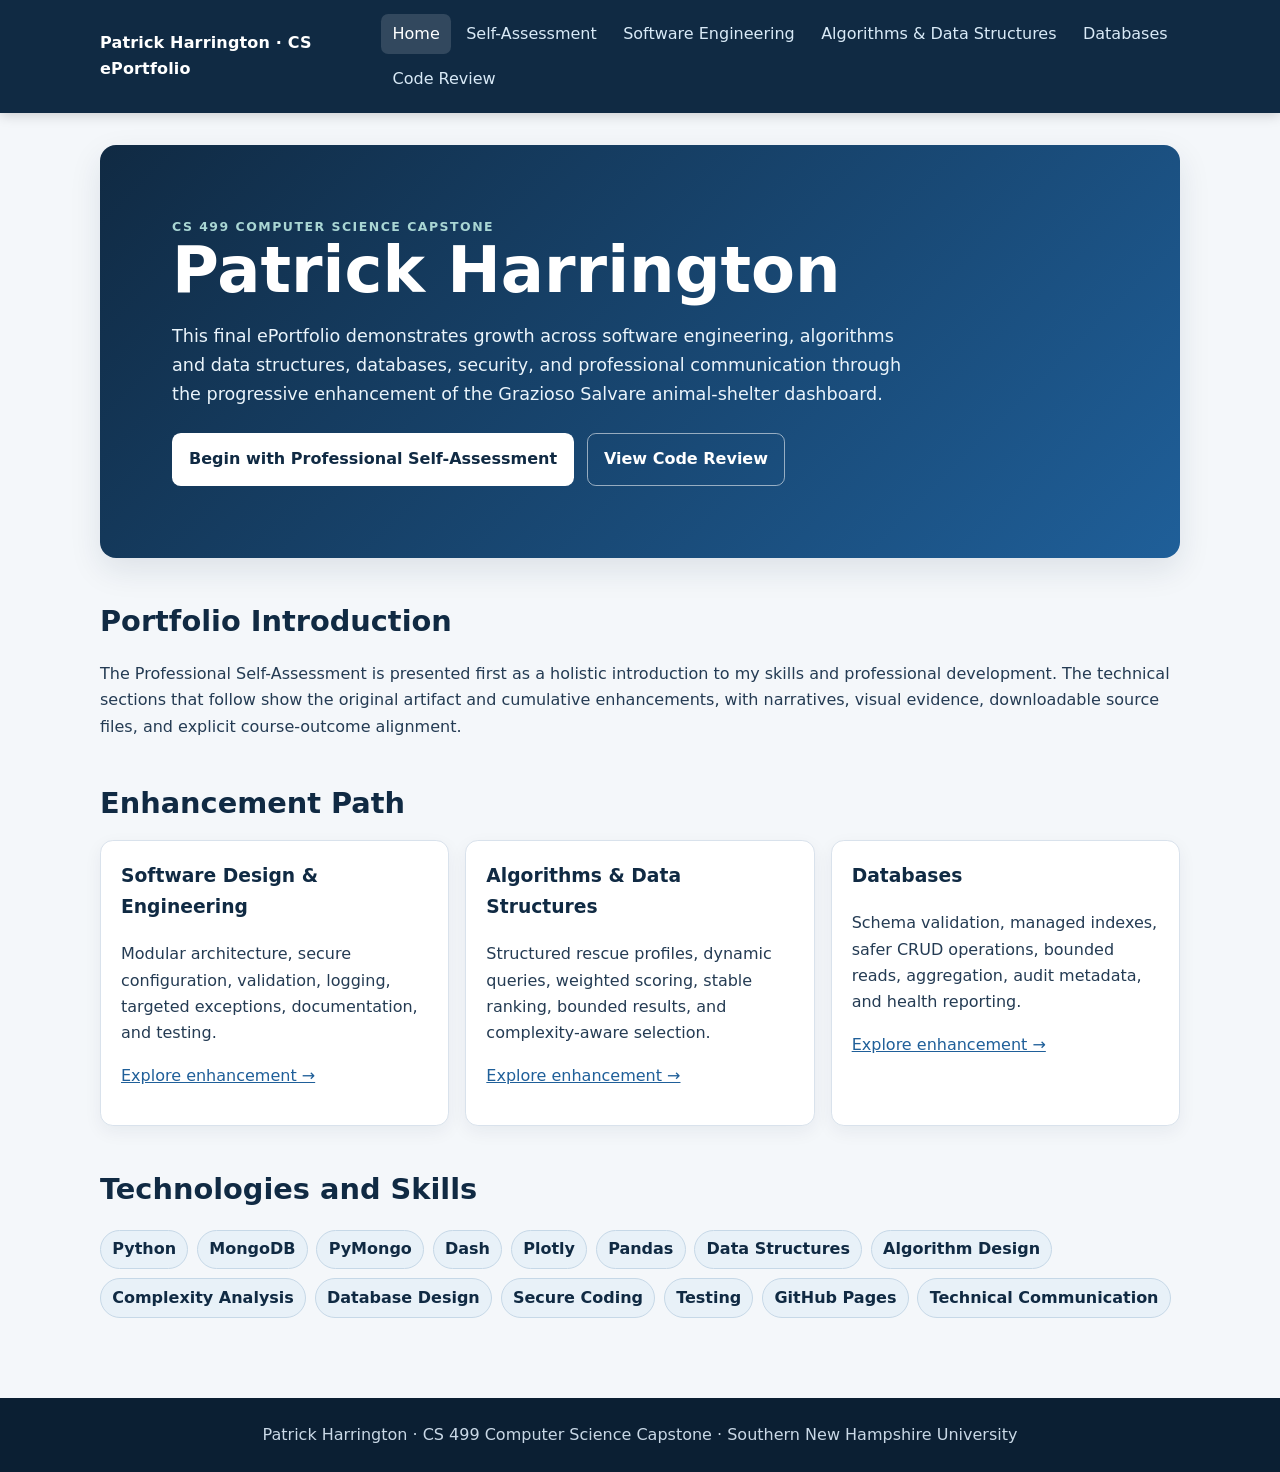
==== self-assessment.html @ 0d666af2 "Add professional self-assessment This HTML file serves as a final ePortfolio for Patrick Harrington," ====
<!doctype html><html lang="en"><head><meta charset="utf-8"><meta name="viewport" content="width=device-width,initial-scale=1">
<meta name="description" content="Patrick Harrington's final CS 499 Computer Science Capstone ePortfolio."><title>Patrick Harrington | Computer Science ePortfolio</title><link rel="stylesheet" href="styles.css"></head><body>
<a class="skip-link" href="#main">Skip to main content</a><header class="site-header"><div class="nav-wrap"><a class="brand" href="index.html">Patrick Harrington · CS ePortfolio</a><nav>
<a href="index.html" aria-current="page">Home</a><a href="self-assessment.html">Self-Assessment</a><a href="software-engineering.html">Software Engineering</a><a href="algorithms-data-structures.html">Algorithms & Data Structures</a><a href="databases.html">Databases</a><a href="code-review.html">Code Review</a></nav></div></header>
<main id="main"><section class="hero"><div class="eyebrow">CS 499 Computer Science Capstone</div><h1>Patrick Harrington</h1>
<p>This final ePortfolio demonstrates growth across software engineering, algorithms and data structures, databases, security, and professional communication through the progressive enhancement of the Grazioso Salvare animal-shelter dashboard.</p>
<div class="actions"><a class="button" href="self-assessment.html">Begin with Professional Self-Assessment</a><a class="button secondary" href="code-review.html">View Code Review</a></div></section>
<section class="section"><h2>Portfolio Introduction</h2><p>The Professional Self-Assessment is presented first as a holistic introduction to my skills and professional development. The technical sections that follow show the original artifact and cumulative enhancements, with narratives, visual evidence, downloadable source files, and explicit course-outcome alignment.</p></section>
<section class="section"><h2>Enhancement Path</h2><div class="grid">
<article class="card"><h3>Software Design & Engineering</h3><p>Modular architecture, secure configuration, validation, logging, targeted exceptions, documentation, and testing.</p><p><a href="software-engineering.html">Explore enhancement →</a></p></article>
<article class="card"><h3>Algorithms & Data Structures</h3><p>Structured rescue profiles, dynamic queries, weighted scoring, stable ranking, bounded results, and complexity-aware selection.</p><p><a href="algorithms-data-structures.html">Explore enhancement →</a></p></article>
<article class="card"><h3>Databases</h3><p>Schema validation, managed indexes, safer CRUD operations, bounded reads, aggregation, audit metadata, and health reporting.</p><p><a href="databases.html">Explore enhancement →</a></p></article>
</div></section>
<section class="section"><h2>Technologies and Skills</h2><ul class="skill-list"><li>Python</li><li>MongoDB</li><li>PyMongo</li><li>Dash</li><li>Plotly</li><li>Pandas</li><li>Data Structures</li><li>Algorithm Design</li><li>Complexity Analysis</li><li>Database Design</li><li>Secure Coding</li><li>Testing</li><li>GitHub Pages</li><li>Technical Communication</li></ul></section></main>
<footer class="site-footer">Patrick Harrington · CS 499 Computer Science Capstone · Southern New Hampshire University</footer></body></html>
---- styles.css ----
:root {
  --navy: #102a43;
  --blue: #1f5f99;
  --teal: #1f7a78;
  --ink: #243b53;
  --muted: #627d98;
  --surface: #ffffff;
  --soft: #f4f7fa;
  --line: #d9e2ec;
  --accent: #d9f2ef;
  --shadow: 0 12px 32px rgba(16, 42, 67, 0.10);
}
* { box-sizing: border-box; }
html { scroll-behavior: smooth; }
body {
  margin: 0;
  font-family: Inter, ui-sans-serif, system-ui, -apple-system, BlinkMacSystemFont, "Segoe UI", sans-serif;
  line-height: 1.65;
  color: var(--ink);
  background: var(--soft);
}
a { color: var(--blue); }
a:focus, button:focus { outline: 3px solid #f6c344; outline-offset: 3px; }
.skip-link { position: absolute; left: -9999px; top: 0; }
.skip-link:focus { left: 1rem; top: 1rem; z-index: 1000; background: #fff; padding: .75rem 1rem; }
.site-header { background: var(--navy); color: #fff; position: sticky; top: 0; z-index: 20; box-shadow: 0 2px 12px rgba(0,0,0,.18); }
.nav-wrap { max-width: 1120px; margin: auto; padding: .85rem 1.25rem; display: flex; align-items: center; justify-content: space-between; gap: 1rem; }
.brand { color: #fff; text-decoration: none; font-weight: 800; letter-spacing: .01em; }
nav { display: flex; flex-wrap: wrap; gap: .25rem; }
nav a { color: #d9eaf7; text-decoration: none; padding: .45rem .7rem; border-radius: .45rem; }
nav a:hover, nav a[aria-current="page"] { background: rgba(255,255,255,.14); color: #fff; }
main { max-width: 1120px; margin: auto; padding: 2rem 1.25rem 4rem; }
.hero { background: linear-gradient(135deg, var(--navy), var(--blue)); color: #fff; border-radius: 1rem; padding: clamp(2rem, 6vw, 4.5rem); box-shadow: var(--shadow); }
.hero h1 { margin: 0 0 .5rem; font-size: clamp(2.2rem, 6vw, 4rem); line-height: 1.05; }
.hero p { max-width: 760px; font-size: 1.1rem; color: #eaf4fb; }
.eyebrow { text-transform: uppercase; letter-spacing: .12em; font-size: .78rem; font-weight: 800; color: #a9d6d4; }
.actions { display: flex; flex-wrap: wrap; gap: .8rem; margin-top: 1.5rem; }
.button { display: inline-block; text-decoration: none; font-weight: 700; padding: .75rem 1rem; border-radius: .55rem; background: #fff; color: var(--navy); border: 1px solid transparent; }
.button.secondary { background: transparent; color: #fff; border-color: rgba(255,255,255,.55); }
.section { margin-top: 2.5rem; }
.section h2 { color: var(--navy); font-size: 1.8rem; margin-bottom: .75rem; }
.grid { display: grid; grid-template-columns: repeat(3, 1fr); gap: 1rem; }
.card { background: var(--surface); border: 1px solid var(--line); border-radius: .8rem; padding: 1.25rem; box-shadow: 0 6px 18px rgba(16,42,67,.06); }
.card h3 { margin-top: 0; color: var(--navy); }
.card.disabled { opacity: .72; }
.callout { background: var(--accent); border-left: 5px solid var(--teal); padding: 1rem 1.15rem; border-radius: .4rem; }
.two-col { display: grid; grid-template-columns: 1.2fr .8fr; gap: 1.5rem; align-items: start; }
.skill-list { display: flex; flex-wrap: wrap; gap: .55rem; padding: 0; list-style: none; }
.skill-list li { background: #e8f1f8; color: var(--navy); border: 1px solid #c6d8e7; border-radius: 999px; padding: .35rem .7rem; font-weight: 650; }
figure { margin: 0; }
.gallery { display: grid; grid-template-columns: repeat(3, 1fr); gap: 1rem; }
.gallery img { width: 100%; height: 220px; object-fit: cover; object-position: top; border-radius: .7rem; border: 1px solid var(--line); box-shadow: var(--shadow); }
figcaption { font-size: .9rem; color: var(--muted); margin-top: .45rem; }
.downloads { display: grid; grid-template-columns: repeat(3, 1fr); gap: .9rem; }
.download { background: #fff; border: 1px solid var(--line); border-radius: .7rem; padding: 1rem; }
.download strong { display: block; color: var(--navy); margin-bottom: .3rem; }
.narrative p { margin: 0 0 1rem; }
.narrative h3 { color: var(--navy); margin-top: 1.7rem; }
.site-footer { background: #0b1f33; color: #c9d8e6; padding: 1.5rem 1.25rem; text-align: center; }
.small { font-size: .92rem; color: var(--muted); }
@media (max-width: 820px) {
  .grid, .gallery, .downloads, .two-col { grid-template-columns: 1fr; }
  .site-header { position: static; }
  .nav-wrap { align-items: flex-start; flex-direction: column; }
  .gallery img { height: auto; }
}


code { font-family: ui-monospace, SFMono-Regular, Menlo, Monaco, Consolas, "Liberation Mono", monospace; background: #eef3f7; padding: .08rem .28rem; border-radius: .25rem; }
.code-gallery { display: grid; grid-template-columns: repeat(2, minmax(0, 1fr)); gap: 1.25rem; }
.code-gallery figure { background: #fff; border: 1px solid var(--line); border-radius: .8rem; padding: .9rem; box-shadow: 0 6px 18px rgba(16,42,67,.06); }
.code-gallery img { display: block; width: 100%; height: auto; border-radius: .55rem; border: 1px solid #263449; }
@media (max-width: 820px) { .code-gallery { grid-template-columns: 1fr; } }
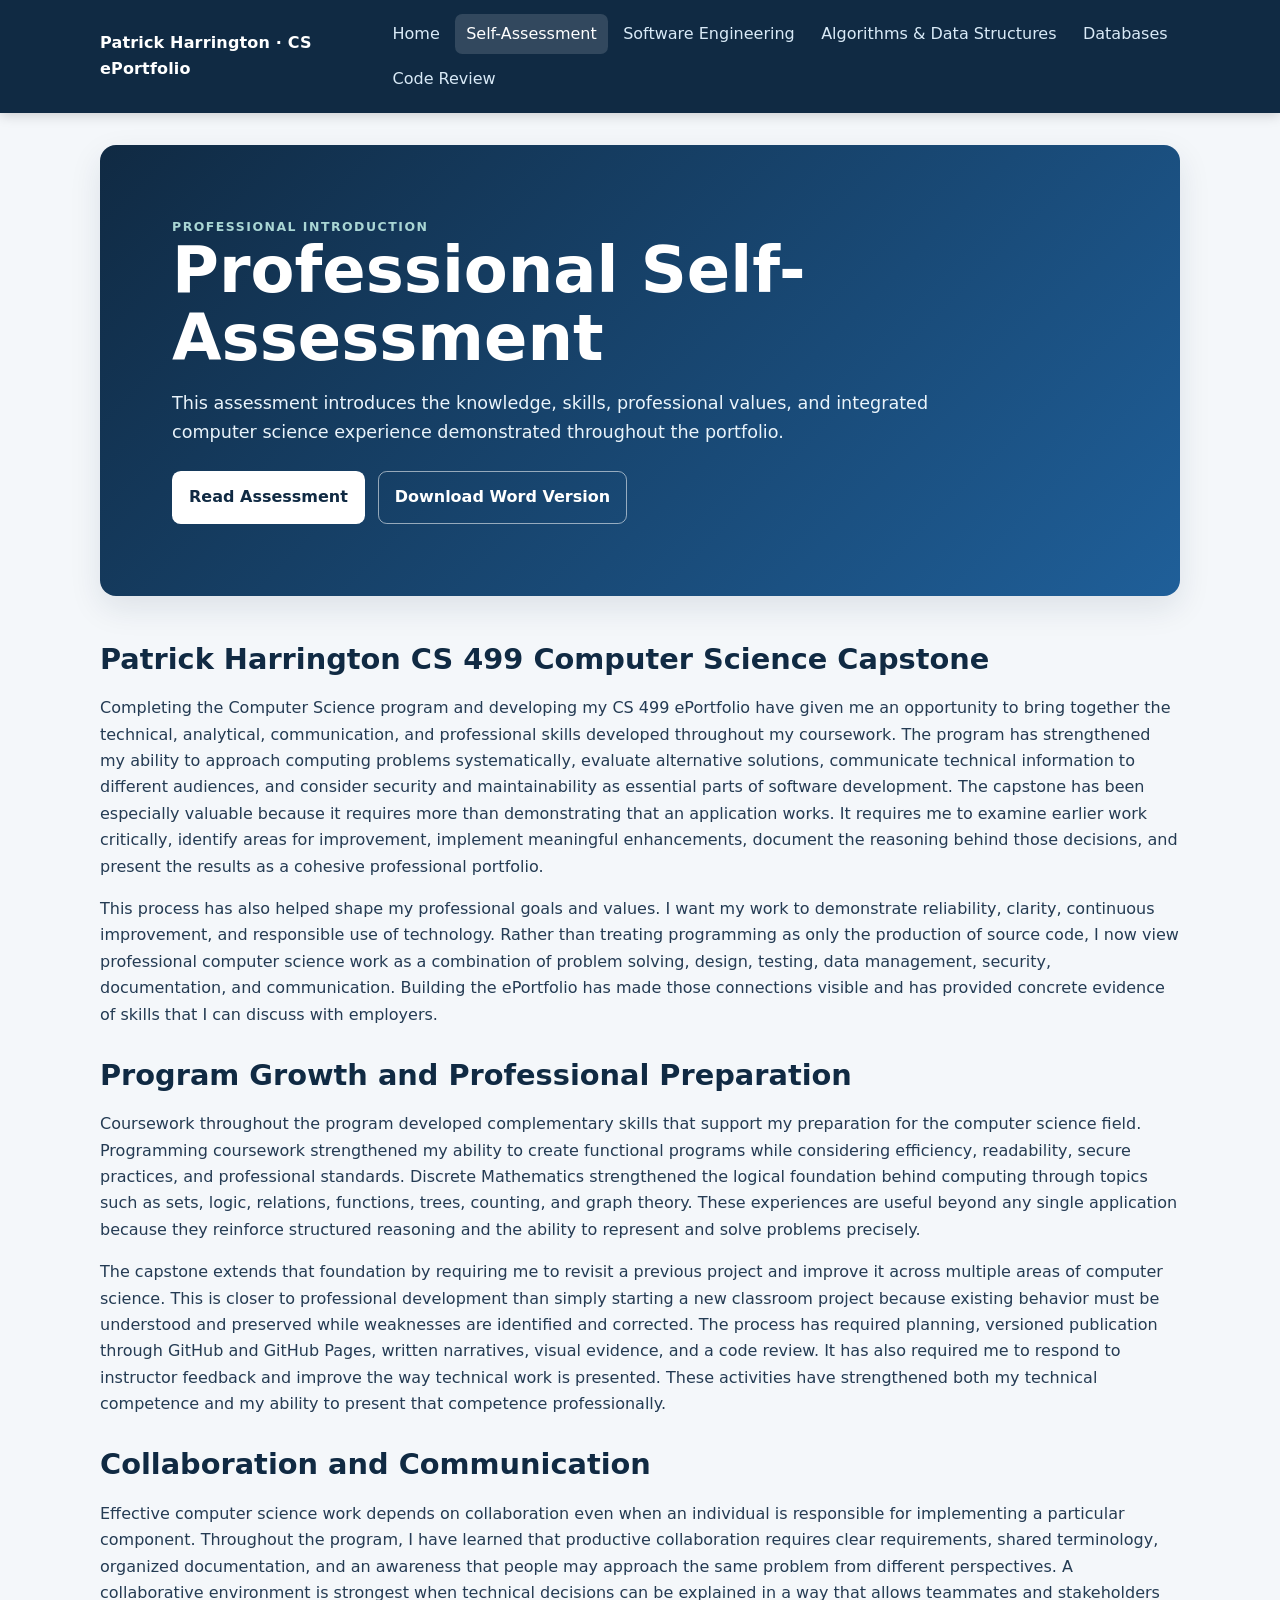
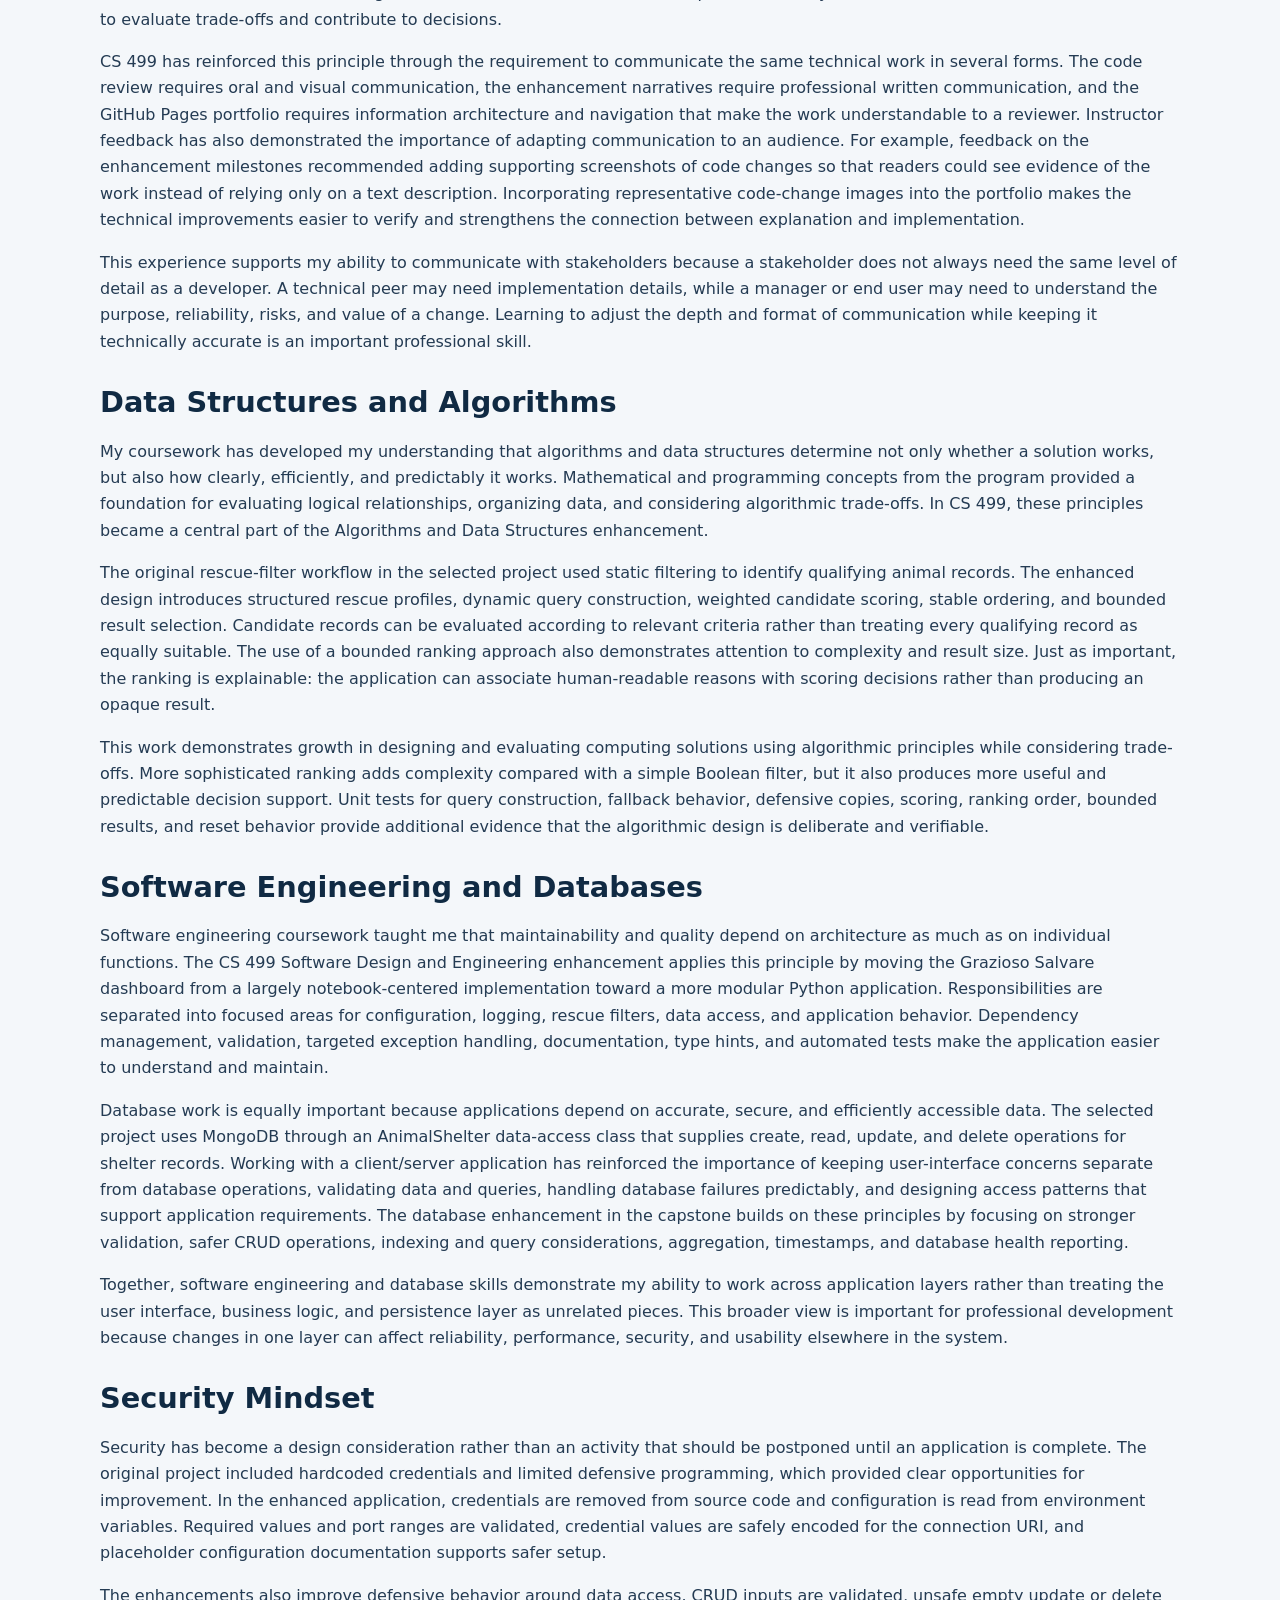
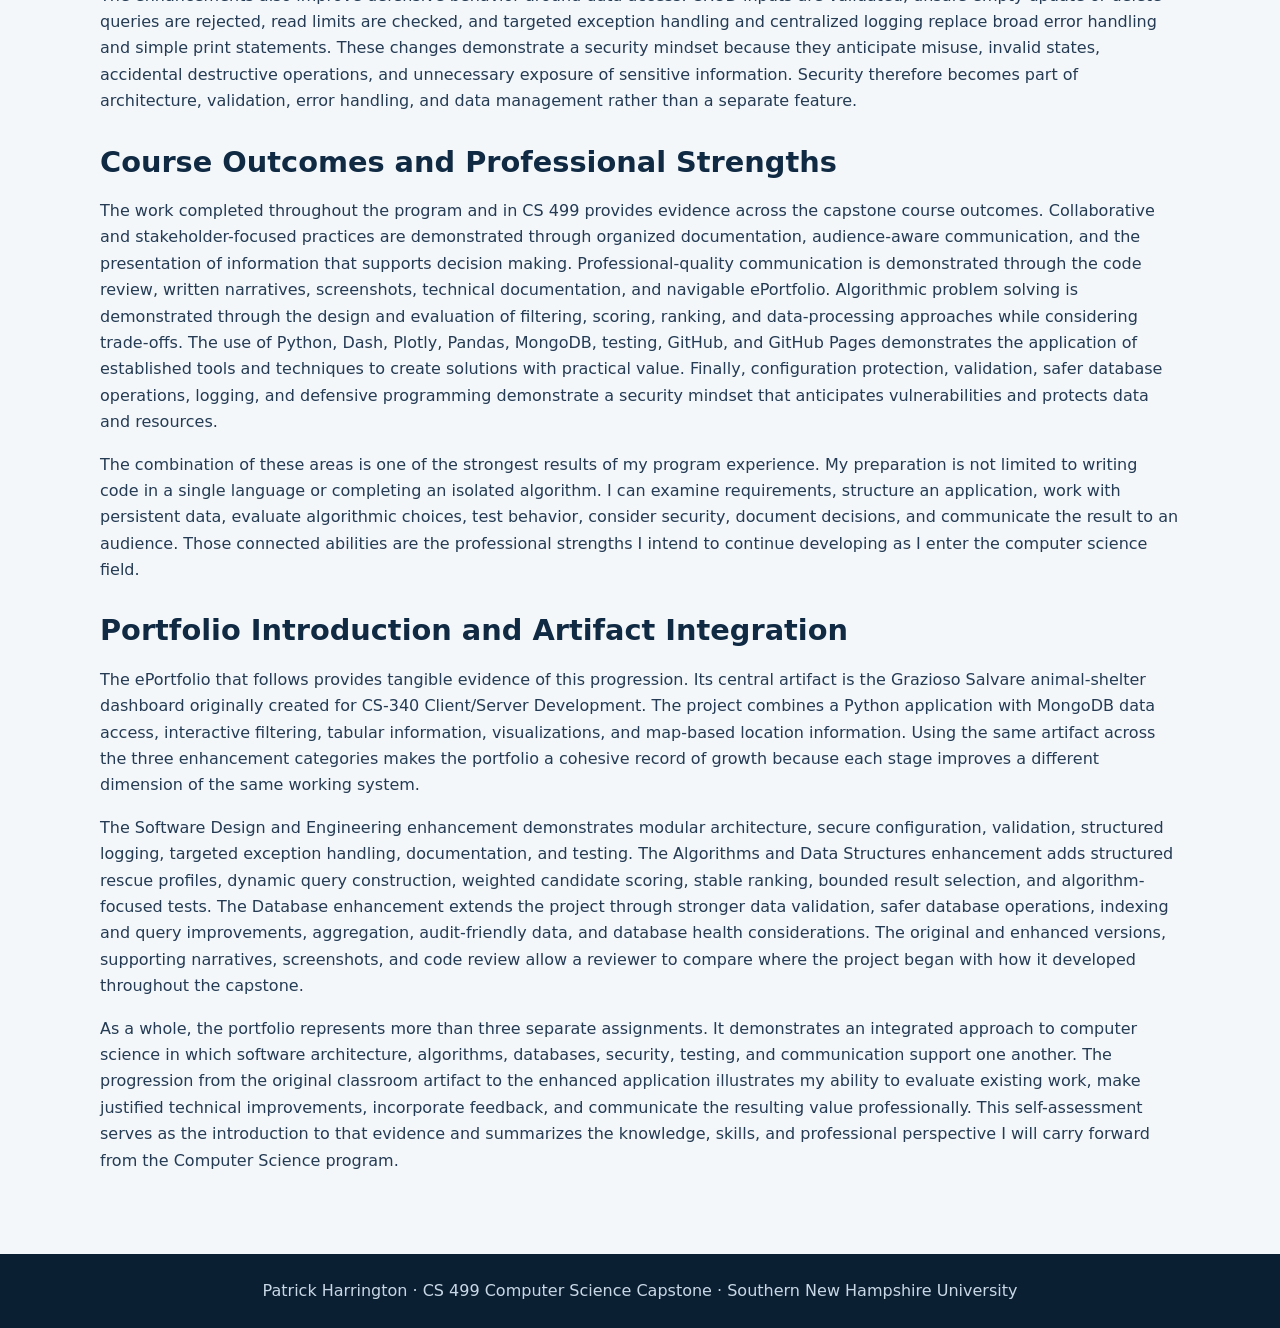
==== commit b7b46365: "Fix professional self-assessment page Updated the self-assessment HTML to reflect a more professiona" ====
--- a/self-assessment.html
+++ b/self-assessment.html
@@ -1,15 +1,13 @@
-<!doctype html><html lang="en"><head><meta charset="utf-8"><meta name="viewport" content="width=device-width,initial-scale=1">
-<meta name="description" content="Patrick Harrington's final CS 499 Computer Science Capstone ePortfolio."><title>Patrick Harrington | Computer Science ePortfolio</title><link rel="stylesheet" href="styles.css"></head><body>
-<a class="skip-link" href="#main">Skip to main content</a><header class="site-header"><div class="nav-wrap"><a class="brand" href="index.html">Patrick Harrington · CS ePortfolio</a><nav>
-<a href="index.html" aria-current="page">Home</a><a href="self-assessment.html">Self-Assessment</a><a href="software-engineering.html">Software Engineering</a><a href="algorithms-data-structures.html">Algorithms & Data Structures</a><a href="databases.html">Databases</a><a href="code-review.html">Code Review</a></nav></div></header>
-<main id="main"><section class="hero"><div class="eyebrow">CS 499 Computer Science Capstone</div><h1>Patrick Harrington</h1>
-<p>This final ePortfolio demonstrates growth across software engineering, algorithms and data structures, databases, security, and professional communication through the progressive enhancement of the Grazioso Salvare animal-shelter dashboard.</p>
-<div class="actions"><a class="button" href="self-assessment.html">Begin with Professional Self-Assessment</a><a class="button secondary" href="code-review.html">View Code Review</a></div></section>
-<section class="section"><h2>Portfolio Introduction</h2><p>The Professional Self-Assessment is presented first as a holistic introduction to my skills and professional development. The technical sections that follow show the original artifact and cumulative enhancements, with narratives, visual evidence, downloadable source files, and explicit course-outcome alignment.</p></section>
-<section class="section"><h2>Enhancement Path</h2><div class="grid">
-<article class="card"><h3>Software Design & Engineering</h3><p>Modular architecture, secure configuration, validation, logging, targeted exceptions, documentation, and testing.</p><p><a href="software-engineering.html">Explore enhancement →</a></p></article>
-<article class="card"><h3>Algorithms & Data Structures</h3><p>Structured rescue profiles, dynamic queries, weighted scoring, stable ranking, bounded results, and complexity-aware selection.</p><p><a href="algorithms-data-structures.html">Explore enhancement →</a></p></article>
-<article class="card"><h3>Databases</h3><p>Schema validation, managed indexes, safer CRUD operations, bounded reads, aggregation, audit metadata, and health reporting.</p><p><a href="databases.html">Explore enhancement →</a></p></article>
-</div></section>
-<section class="section"><h2>Technologies and Skills</h2><ul class="skill-list"><li>Python</li><li>MongoDB</li><li>PyMongo</li><li>Dash</li><li>Plotly</li><li>Pandas</li><li>Data Structures</li><li>Algorithm Design</li><li>Complexity Analysis</li><li>Database Design</li><li>Secure Coding</li><li>Testing</li><li>GitHub Pages</li><li>Technical Communication</li></ul></section></main>
+<!doctype html><html lang="en"><head>
+<meta charset="utf-8"><meta name="viewport" content="width=device-width,initial-scale=1">
+<meta name="description" content="Professional self-assessment for Patrick Harrington's CS 499 ePortfolio.">
+<title>Professional Self-Assessment | Patrick Harrington</title><link rel="stylesheet" href="styles.css"></head><body>
+<a class="skip-link" href="#main">Skip to main content</a>
+<header class="site-header"><div class="nav-wrap"><a class="brand" href="index.html">Patrick Harrington · CS ePortfolio</a><nav>
+<a href="index.html">Home</a><a href="self-assessment.html" aria-current="page">Self-Assessment</a><a href="software-engineering.html">Software Engineering</a><a href="algorithms-data-structures.html">Algorithms & Data Structures</a><a href="databases.html">Databases</a><a href="code-review.html">Code Review</a></nav></div></header>
+<main id="main"><section class="hero"><div class="eyebrow">Professional Introduction</div><h1>Professional Self-Assessment</h1>
+<p>This assessment introduces the knowledge, skills, professional values, and integrated computer science experience demonstrated throughout the portfolio.</p>
+<div class="actions"><a class="button" href="#assessment">Read Assessment</a><a class="button secondary" href="downloads/Professional_Self_Assessment_Patrick_Harrington.docx">Download Word Version</a></div></section>
+<section id="assessment" class="section narrative"><h2>Patrick Harrington
+CS 499 Computer Science Capstone</h2><p>Completing the Computer Science program and developing my CS 499 ePortfolio have given me an opportunity to bring together the technical, analytical, communication, and professional skills developed throughout my coursework. The program has strengthened my ability to approach computing problems systematically, evaluate alternative solutions, communicate technical information to different audiences, and consider security and maintainability as essential parts of software development. The capstone has been especially valuable because it requires more than demonstrating that an application works. It requires me to examine earlier work critically, identify areas for improvement, implement meaningful enhancements, document the reasoning behind those decisions, and present the results as a cohesive professional portfolio.</p><p>This process has also helped shape my professional goals and values. I want my work to demonstrate reliability, clarity, continuous improvement, and responsible use of technology. Rather than treating programming as only the production of source code, I now view professional computer science work as a combination of problem solving, design, testing, data management, security, documentation, and communication. Building the ePortfolio has made those connections visible and has provided concrete evidence of skills that I can discuss with employers.</p><h2>Program Growth and Professional Preparation</h2><p>Coursework throughout the program developed complementary skills that support my preparation for the computer science field. Programming coursework strengthened my ability to create functional programs while considering efficiency, readability, secure practices, and professional standards. Discrete Mathematics strengthened the logical foundation behind computing through topics such as sets, logic, relations, functions, trees, counting, and graph theory. These experiences are useful beyond any single application because they reinforce structured reasoning and the ability to represent and solve problems precisely.</p><p>The capstone extends that foundation by requiring me to revisit a previous project and improve it across multiple areas of computer science. This is closer to professional development than simply starting a new classroom project because existing behavior must be understood and preserved while weaknesses are identified and corrected. The process has required planning, versioned publication through GitHub and GitHub Pages, written narratives, visual evidence, and a code review. It has also required me to respond to instructor feedback and improve the way technical work is presented. These activities have strengthened both my technical competence and my ability to present that competence professionally.</p><h2>Collaboration and Communication</h2><p>Effective computer science work depends on collaboration even when an individual is responsible for implementing a particular component. Throughout the program, I have learned that productive collaboration requires clear requirements, shared terminology, organized documentation, and an awareness that people may approach the same problem from different perspectives. A collaborative environment is strongest when technical decisions can be explained in a way that allows teammates and stakeholders to evaluate trade-offs and contribute to decisions.</p><p>CS 499 has reinforced this principle through the requirement to communicate the same technical work in several forms. The code review requires oral and visual communication, the enhancement narratives require professional written communication, and the GitHub Pages portfolio requires information architecture and navigation that make the work understandable to a reviewer. Instructor feedback has also demonstrated the importance of adapting communication to an audience. For example, feedback on the enhancement milestones recommended adding supporting screenshots of code changes so that readers could see evidence of the work instead of relying only on a text description. Incorporating representative code-change images into the portfolio makes the technical improvements easier to verify and strengthens the connection between explanation and implementation.</p><p>This experience supports my ability to communicate with stakeholders because a stakeholder does not always need the same level of detail as a developer. A technical peer may need implementation details, while a manager or end user may need to understand the purpose, reliability, risks, and value of a change. Learning to adjust the depth and format of communication while keeping it technically accurate is an important professional skill.</p><h2>Data Structures and Algorithms</h2><p>My coursework has developed my understanding that algorithms and data structures determine not only whether a solution works, but also how clearly, efficiently, and predictably it works. Mathematical and programming concepts from the program provided a foundation for evaluating logical relationships, organizing data, and considering algorithmic trade-offs. In CS 499, these principles became a central part of the Algorithms and Data Structures enhancement.</p><p>The original rescue-filter workflow in the selected project used static filtering to identify qualifying animal records. The enhanced design introduces structured rescue profiles, dynamic query construction, weighted candidate scoring, stable ordering, and bounded result selection. Candidate records can be evaluated according to relevant criteria rather than treating every qualifying record as equally suitable. The use of a bounded ranking approach also demonstrates attention to complexity and result size. Just as important, the ranking is explainable: the application can associate human-readable reasons with scoring decisions rather than producing an opaque result.</p><p>This work demonstrates growth in designing and evaluating computing solutions using algorithmic principles while considering trade-offs. More sophisticated ranking adds complexity compared with a simple Boolean filter, but it also produces more useful and predictable decision support. Unit tests for query construction, fallback behavior, defensive copies, scoring, ranking order, bounded results, and reset behavior provide additional evidence that the algorithmic design is deliberate and verifiable.</p><h2>Software Engineering and Databases</h2><p>Software engineering coursework taught me that maintainability and quality depend on architecture as much as on individual functions. The CS 499 Software Design and Engineering enhancement applies this principle by moving the Grazioso Salvare dashboard from a largely notebook-centered implementation toward a more modular Python application. Responsibilities are separated into focused areas for configuration, logging, rescue filters, data access, and application behavior. Dependency management, validation, targeted exception handling, documentation, type hints, and automated tests make the application easier to understand and maintain.</p><p>Database work is equally important because applications depend on accurate, secure, and efficiently accessible data. The selected project uses MongoDB through an AnimalShelter data-access class that supplies create, read, update, and delete operations for shelter records. Working with a client/server application has reinforced the importance of keeping user-interface concerns separate from database operations, validating data and queries, handling database failures predictably, and designing access patterns that support application requirements. The database enhancement in the capstone builds on these principles by focusing on stronger validation, safer CRUD operations, indexing and query considerations, aggregation, timestamps, and database health reporting.</p><p>Together, software engineering and database skills demonstrate my ability to work across application layers rather than treating the user interface, business logic, and persistence layer as unrelated pieces. This broader view is important for professional development because changes in one layer can affect reliability, performance, security, and usability elsewhere in the system.</p><h2>Security Mindset</h2><p>Security has become a design consideration rather than an activity that should be postponed until an application is complete. The original project included hardcoded credentials and limited defensive programming, which provided clear opportunities for improvement. In the enhanced application, credentials are removed from source code and configuration is read from environment variables. Required values and port ranges are validated, credential values are safely encoded for the connection URI, and placeholder configuration documentation supports safer setup.</p><p>The enhancements also improve defensive behavior around data access. CRUD inputs are validated, unsafe empty update or delete queries are rejected, read limits are checked, and targeted exception handling and centralized logging replace broad error handling and simple print statements. These changes demonstrate a security mindset because they anticipate misuse, invalid states, accidental destructive operations, and unnecessary exposure of sensitive information. Security therefore becomes part of architecture, validation, error handling, and data management rather than a separate feature.</p><h2>Course Outcomes and Professional Strengths</h2><p>The work completed throughout the program and in CS 499 provides evidence across the capstone course outcomes. Collaborative and stakeholder-focused practices are demonstrated through organized documentation, audience-aware communication, and the presentation of information that supports decision making. Professional-quality communication is demonstrated through the code review, written narratives, screenshots, technical documentation, and navigable ePortfolio. Algorithmic problem solving is demonstrated through the design and evaluation of filtering, scoring, ranking, and data-processing approaches while considering trade-offs. The use of Python, Dash, Plotly, Pandas, MongoDB, testing, GitHub, and GitHub Pages demonstrates the application of established tools and techniques to create solutions with practical value. Finally, configuration protection, validation, safer database operations, logging, and defensive programming demonstrate a security mindset that anticipates vulnerabilities and protects data and resources.</p><p>The combination of these areas is one of the strongest results of my program experience. My preparation is not limited to writing code in a single language or completing an isolated algorithm. I can examine requirements, structure an application, work with persistent data, evaluate algorithmic choices, test behavior, consider security, document decisions, and communicate the result to an audience. Those connected abilities are the professional strengths I intend to continue developing as I enter the computer science field.</p><h2>Portfolio Introduction and Artifact Integration</h2><p>The ePortfolio that follows provides tangible evidence of this progression. Its central artifact is the Grazioso Salvare animal-shelter dashboard originally created for CS-340 Client/Server Development. The project combines a Python application with MongoDB data access, interactive filtering, tabular information, visualizations, and map-based location information. Using the same artifact across the three enhancement categories makes the portfolio a cohesive record of growth because each stage improves a different dimension of the same working system.</p><p>The Software Design and Engineering enhancement demonstrates modular architecture, secure configuration, validation, structured logging, targeted exception handling, documentation, and testing. The Algorithms and Data Structures enhancement adds structured rescue profiles, dynamic query construction, weighted candidate scoring, stable ranking, bounded result selection, and algorithm-focused tests. The Database enhancement extends the project through stronger data validation, safer database operations, indexing and query improvements, aggregation, audit-friendly data, and database health considerations. The original and enhanced versions, supporting narratives, screenshots, and code review allow a reviewer to compare where the project began with how it developed throughout the capstone.</p><p>As a whole, the portfolio represents more than three separate assignments. It demonstrates an integrated approach to computer science in which software architecture, algorithms, databases, security, testing, and communication support one another. The progression from the original classroom artifact to the enhanced application illustrates my ability to evaluate existing work, make justified technical improvements, incorporate feedback, and communicate the resulting value professionally. This self-assessment serves as the introduction to that evidence and summarizes the knowledge, skills, and professional perspective I will carry forward from the Computer Science program.</p></section></main>
 <footer class="site-footer">Patrick Harrington · CS 499 Computer Science Capstone · Southern New Hampshire University</footer></body></html>
